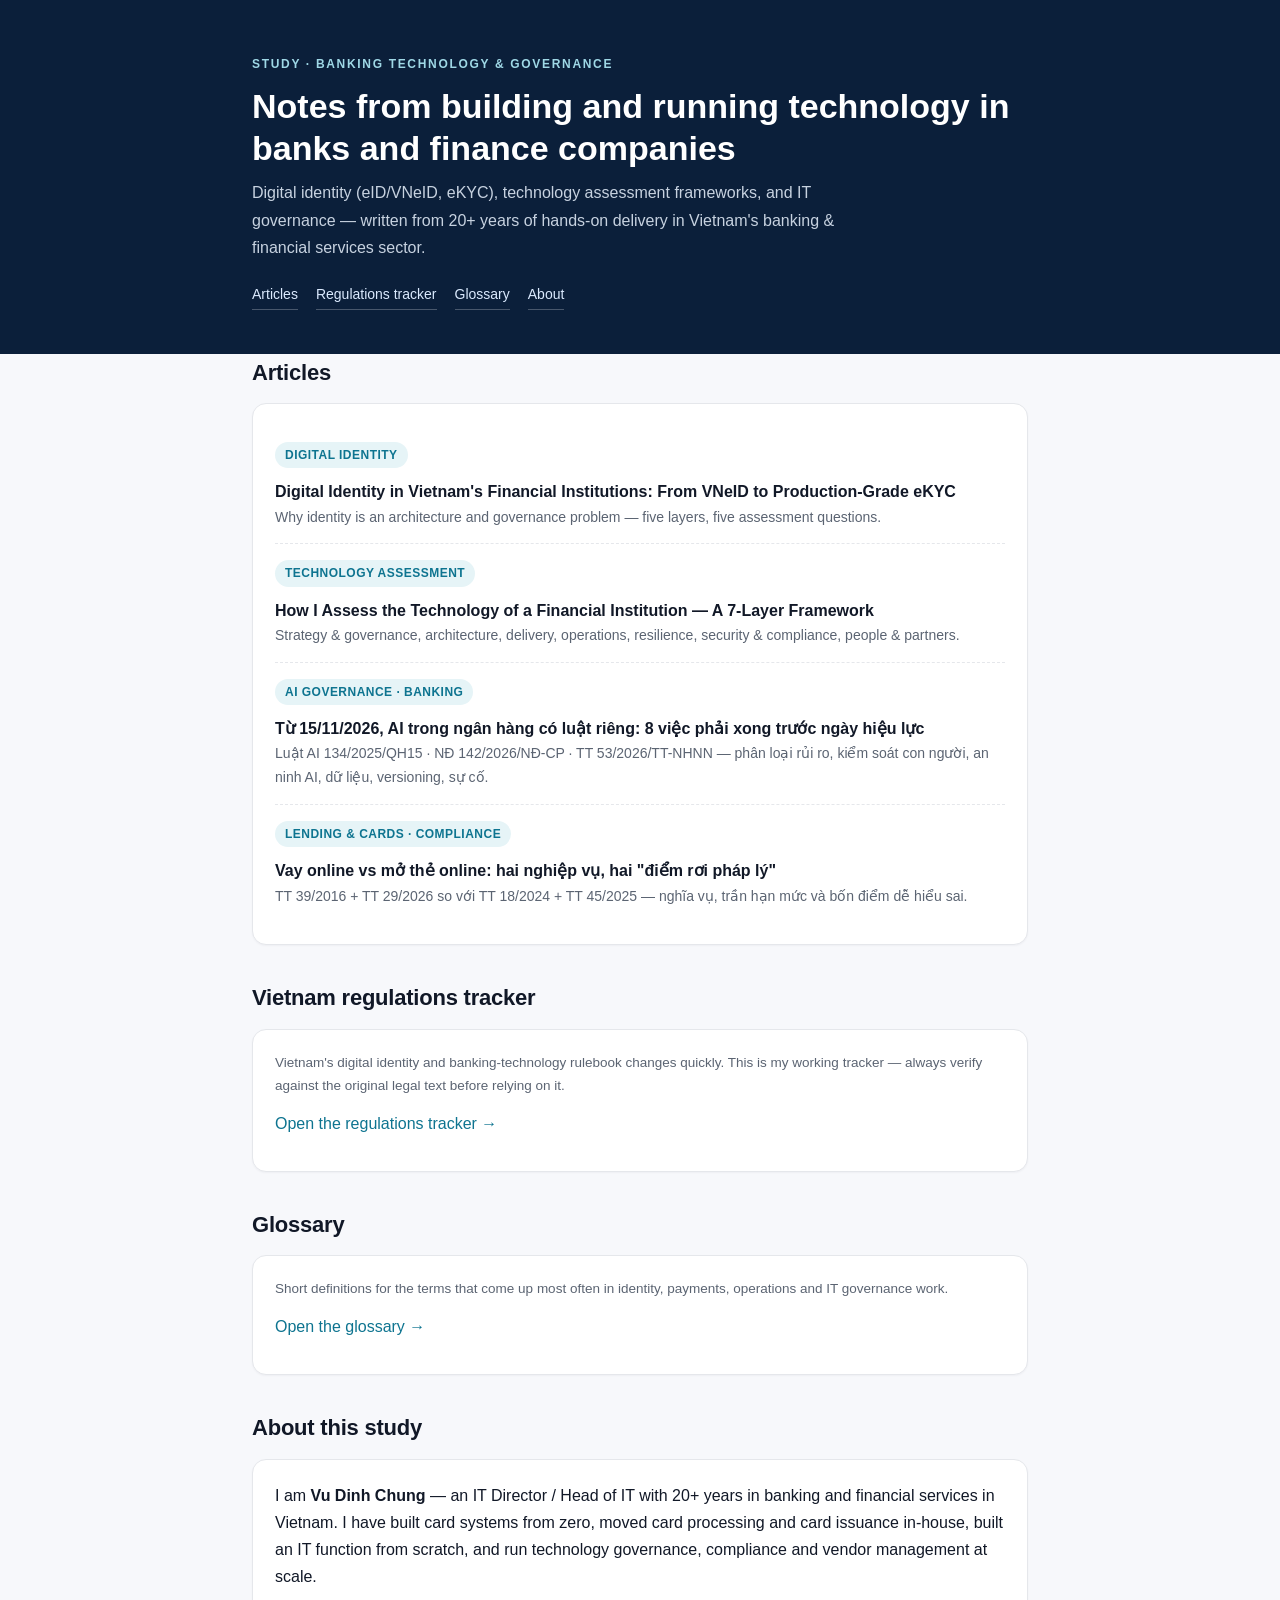
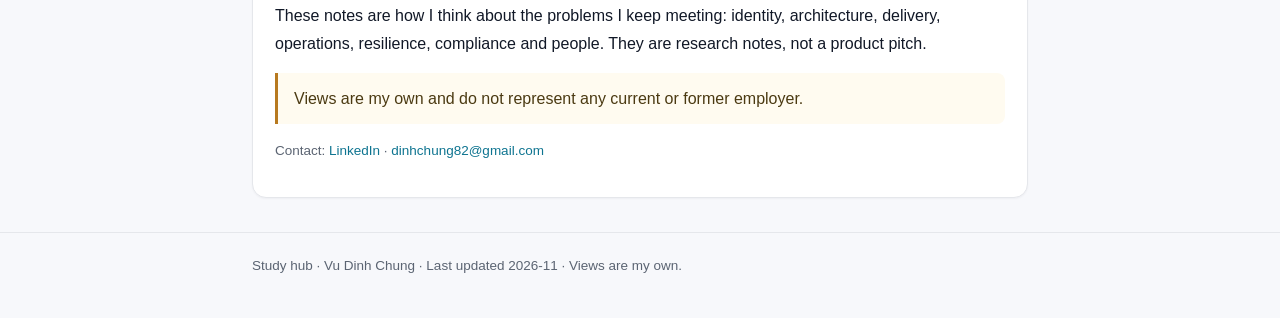
==== index.html @ 2028fbad "Publish banking technology study hub" ====
<!doctype html>
<html lang="en">
<head>
<meta charset="utf-8">
<meta name="viewport" content="width=device-width, initial-scale=1">
<title>Banking Technology &amp; Governance — Study | Vu Dinh Chung</title>
<meta name="description" content="Research notes on digital identity (eID/VNeID, eKYC), technology assessment frameworks and IT governance in banking & financial services — by Vu Dinh Chung, IT Director.">
<link rel="stylesheet" href="assets/style.css">
</head>
<body>
<header class="site">
  <div class="wrap">
    <div class="eyebrow">Study · Banking Technology &amp; Governance</div>
    <h1>Notes from building and running technology in banks and finance companies</h1>
    <p>Digital identity (eID/VNeID, eKYC), technology assessment frameworks, and IT governance — written from 20+ years of hands-on delivery in Vietnam's banking &amp; financial services sector.</p>
    <nav class="top">
      <a href="#articles">Articles</a>
      <a href="#regulations">Regulations tracker</a>
      <a href="#glossary">Glossary</a>
      <a href="#about">About</a>
    </nav>
  </div>
</header>

<main class="wrap">
  <section id="articles">
    <h2>Articles</h2>
    <div class="card article-list">
      <a href="articles/01-digital-identity-vneid-ekyc.html">
        <div class="tag">Digital identity</div>
        <div class="t">Digital Identity in Vietnam's Financial Institutions: From VNeID to Production-Grade eKYC</div>
        <div class="d">Why identity is an architecture and governance problem — five layers, five assessment questions.</div>
      </a>
      <a href="articles/02-technology-assessment-7-layer.html">
        <div class="tag">Technology assessment</div>
        <div class="t">How I Assess the Technology of a Financial Institution — A 7-Layer Framework</div>
        <div class="d">Strategy &amp; governance, architecture, delivery, operations, resilience, security &amp; compliance, people &amp; partners.</div>
      </a>
      <a href="articles/04-ai-law-banking-2026.html">
        <div class="tag">AI governance · Banking</div>
        <div class="t">Từ 15/11/2026, AI trong ngân hàng có luật riêng: 8 việc phải xong trước ngày hiệu lực</div>
        <div class="d">Luật AI 134/2025/QH15 · NĐ 142/2026/NĐ-CP · TT 53/2026/TT-NHNN — phân loại rủi ro, kiểm soát con người, an ninh AI, dữ liệu, versioning, sự cố.</div>
      </a>
      <a href="articles/03-vay-online-vs-mo-the-online.html">
        <div class="tag">Lending &amp; cards · Compliance</div>
        <div class="t">Vay online vs mở thẻ online: hai nghiệp vụ, hai "điểm rơi pháp lý"</div>
        <div class="d">TT 39/2016 + TT 29/2026 so với TT 18/2024 + TT 45/2025 — nghĩa vụ, trần hạn mức và bốn điểm dễ hiểu sai.</div>
      </a>
    </div>
  </section>

  <section id="regulations">
    <h2>Vietnam regulations tracker</h2>
    <div class="card">
      <p class="meta">Vietnam's digital identity and banking-technology rulebook changes quickly. This is my working tracker — always verify against the original legal text before relying on it.</p>
      <p><a href="notes/vn-regulations-tracker.html">Open the regulations tracker →</a></p>
    </div>
  </section>

  <section id="glossary">
    <h2>Glossary</h2>
    <div class="card">
      <p class="meta">Short definitions for the terms that come up most often in identity, payments, operations and IT governance work.</p>
      <p><a href="notes/glossary.html">Open the glossary →</a></p>
    </div>
  </section>

  <section id="about">
    <h2>About this study</h2>
    <div class="card">
      <p>I am <strong>Vu Dinh Chung</strong> — an IT Director / Head of IT with 20+ years in banking and financial services in Vietnam. I have built card systems from zero, moved card processing and card issuance in-house, built an IT function from scratch, and run technology governance, compliance and vendor management at scale.</p>
      <p>These notes are how I think about the problems I keep meeting: identity, architecture, delivery, operations, resilience, compliance and people. They are research notes, not a product pitch.</p>
      <blockquote>Views are my own and do not represent any current or former employer.</blockquote>
      <p class="meta">Contact: <a href="https://www.linkedin.com/in/vudinhchung">LinkedIn</a> · <a href="mailto:dinhchung82@gmail.com">dinhchung82@gmail.com</a></p>
    </div>
  </section>
</main>

<footer class="site">
  <div class="wrap">Study hub · Vu Dinh Chung · Last updated 2026-11 · Views are my own.</div>
</footer>
</body>
</html>
---- assets/style.css ----
:root{
  --bg:#f7f8fb; --card:#ffffff; --ink:#111827; --muted:#5b6472;
  --navy:#0b1f3a; --teal:#0e7490; --gold:#b7791f; --line:#e5e7eb;
  --radius:14px; --max:820px;
}
*{box-sizing:border-box}
html{scroll-behavior:smooth}
body{
  margin:0; background:var(--bg); color:var(--ink);
  font:16px/1.7 -apple-system,BlinkMacSystemFont,"Segoe UI",Roboto,"Helvetica Neue",Arial,sans-serif;
  -webkit-font-smoothing:antialiased;
}
a{color:var(--teal); text-decoration:none}
a:hover{text-decoration:underline}
.wrap{max-width:var(--max); margin:0 auto; padding:0 22px}
header.site{background:var(--navy); color:#fff; padding:54px 0 44px}
header.site .eyebrow{letter-spacing:.14em; text-transform:uppercase; font-size:12px; color:#9fd8e6; font-weight:700}
header.site h1{font-size:34px; line-height:1.22; margin:12px 0 10px; font-weight:800}
header.site p{color:#c7d2e0; max-width:640px; margin:0}
nav.top{margin-top:22px; display:flex; gap:18px; flex-wrap:wrap; font-size:14px}
nav.top a{color:#dbeafe; border-bottom:1px solid rgba(255,255,255,.25); padding-bottom:2px}
main{padding:40px 0 60px}
section{margin:0 0 34px}
h2{font-size:22px; margin:0 0 12px; letter-spacing:-.01em}
h3{font-size:17px; margin:22px 0 8px}
p{margin:0 0 12px}
.card{background:var(--card); border:1px solid var(--line); border-radius:var(--radius); padding:22px; box-shadow:0 1px 2px rgba(16,24,40,.04)}
.grid{display:grid; gap:14px; grid-template-columns:1fr 1fr}
@media (max-width:640px){.grid{grid-template-columns:1fr}}
.tag{display:inline-block; font-size:12px; font-weight:700; letter-spacing:.04em; text-transform:uppercase; color:var(--teal); background:#e6f4f7; border-radius:999px; padding:3px 10px; margin-bottom:10px}
ul{margin:0 0 12px 20px; padding:0}
li{margin:5px 0}
blockquote{margin:16px 0; padding:12px 16px; border-left:3px solid var(--gold); background:#fffbf0; color:#4b3a12; border-radius:0 8px 8px 0}
table{width:100%; border-collapse:collapse; font-size:14.5px; margin:12px 0}
th,td{text-align:left; padding:9px 10px; border-bottom:1px solid var(--line); vertical-align:top}
th{background:#f0f4f8; font-size:13px; text-transform:uppercase; letter-spacing:.03em; color:#374151}
code{background:#eef2f7; border-radius:6px; padding:1px 6px; font-size:13.5px}
.meta{color:var(--muted); font-size:13.5px}
.article-list a{display:block; padding:14px 0; border-bottom:1px dashed var(--line)}
.article-list a:last-child{border-bottom:none}
.article-list .t{font-weight:700; color:var(--ink)}
.article-list .d{color:var(--muted); font-size:14px}
footer.site{border-top:1px solid var(--line); padding:22px 0 40px; color:var(--muted); font-size:13.5px}
.kicker{color:var(--muted); font-size:14px}
hr{border:none; border-top:1px solid var(--line); margin:26px 0}
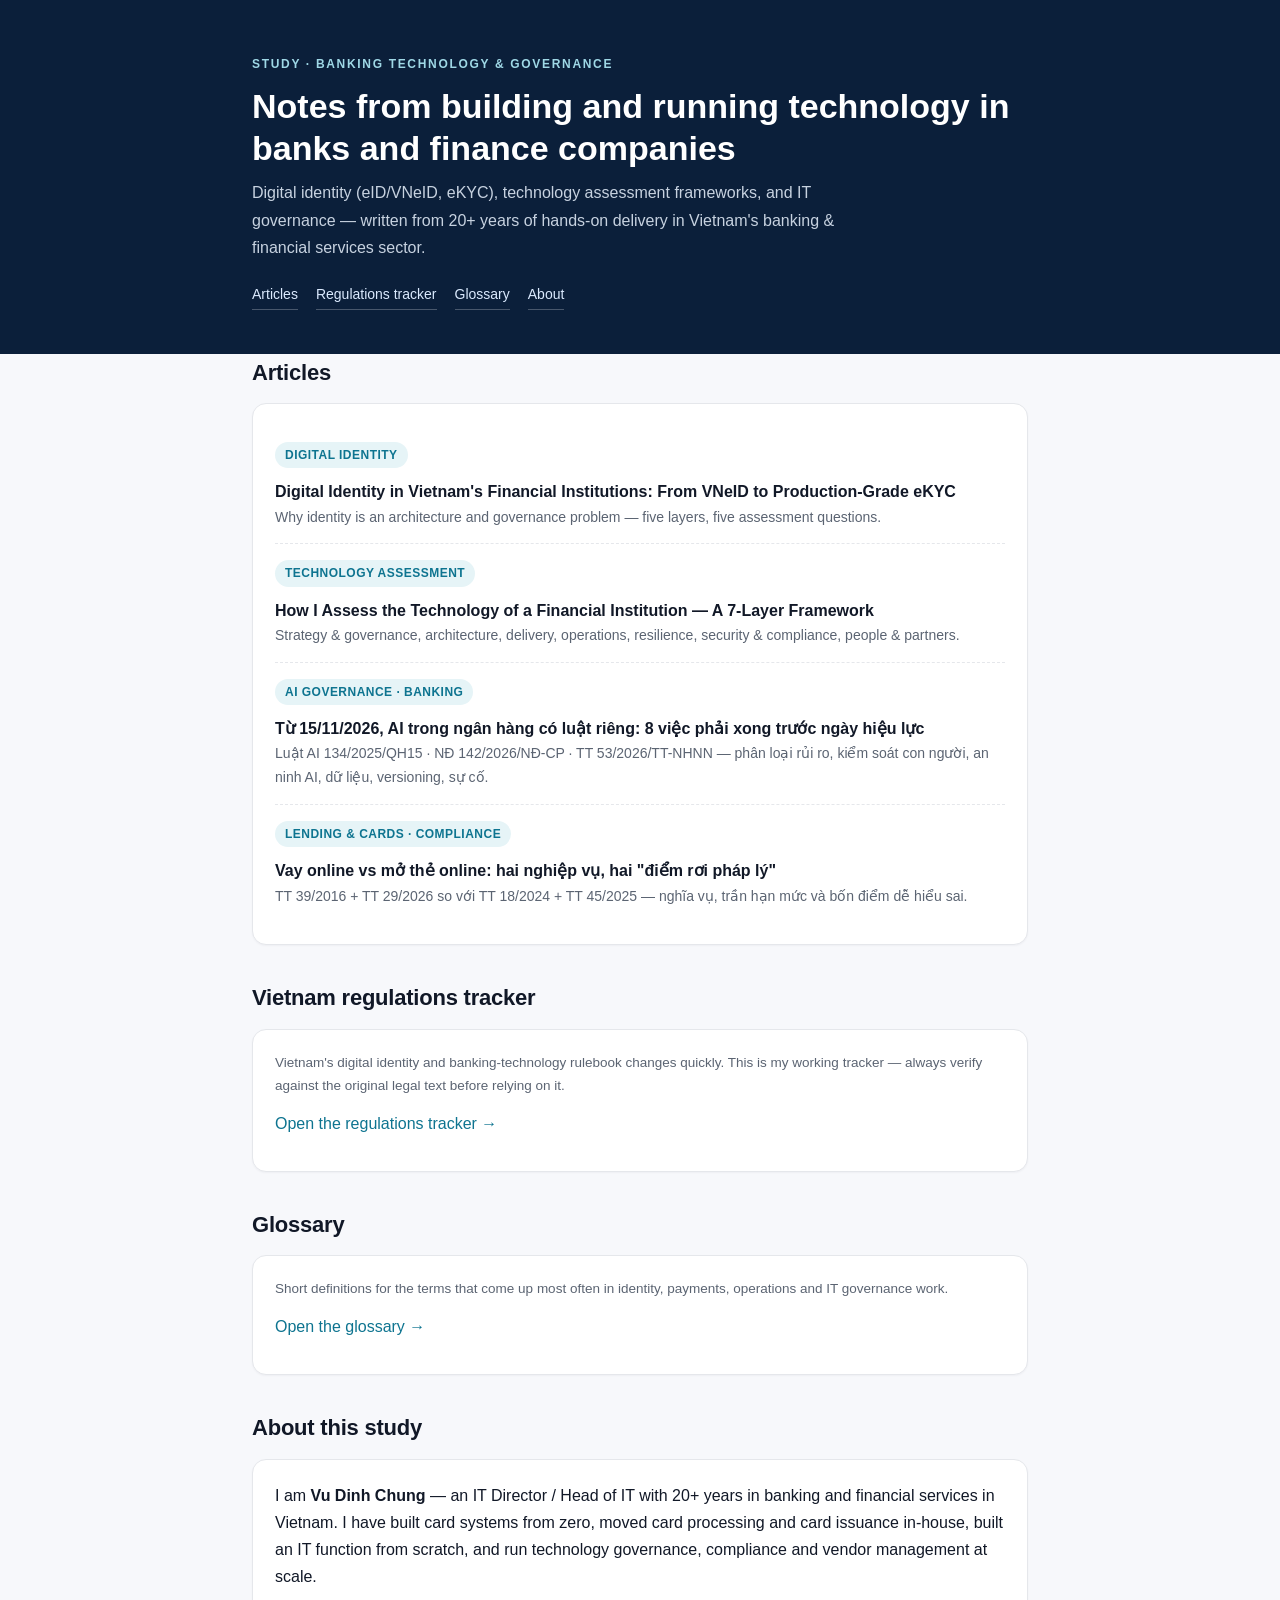
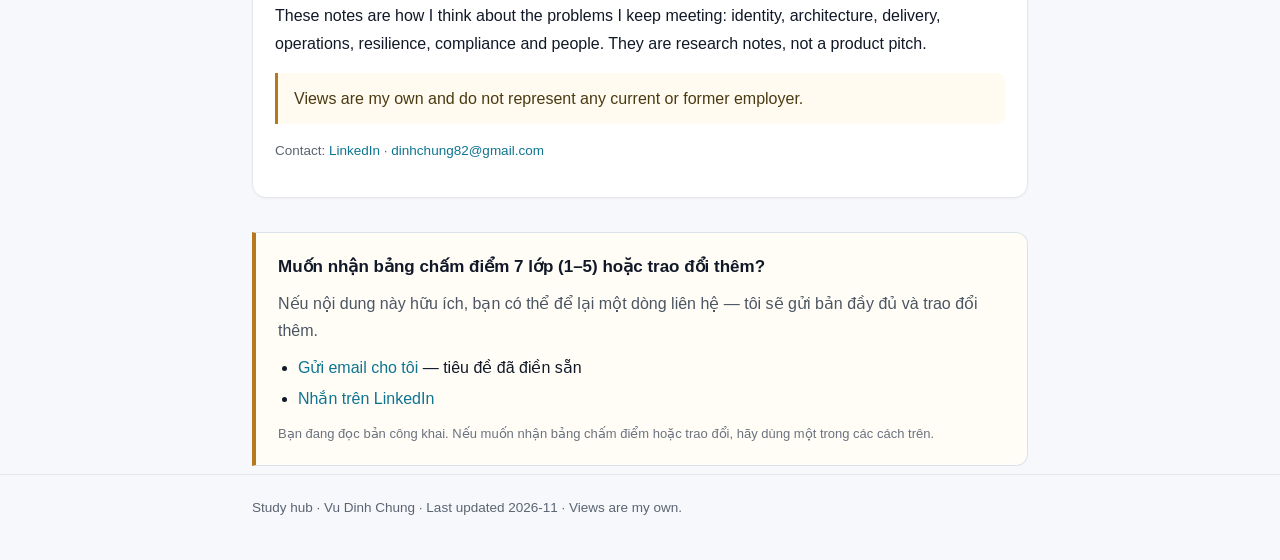
==== commit 4193f7c5: "Add privacy-friendly analytics hook, lead CTA blocks and setup guide" ====
--- a/index.html
+++ b/index.html
@@ -6,6 +6,9 @@
 <title>Banking Technology &amp; Governance — Study | Vu Dinh Chung</title>
 <meta name="description" content="Research notes on digital identity (eID/VNeID, eKYC), technology assessment frameworks and IT governance in banking & financial services — by Vu Dinh Chung, IT Director.">
 <link rel="stylesheet" href="assets/style.css">
+<link rel="stylesheet" href="assets/cta.css">
+<script src="assets/analytics.js" defer></script>
+<script src="assets/cta.js" defer></script>
 </head>
 <body>
 <header class="site">
@@ -74,6 +77,16 @@
       <p class="meta">Contact: <a href="https://www.linkedin.com/in/vudinhchung">LinkedIn</a> · <a href="mailto:dinhchung82@gmail.com">dinhchung82@gmail.com</a></p>
     </div>
   </section>
+    <div class="cta-box">
+      <h3>Muốn nhận bảng chấm điểm 7 lớp (1–5) hoặc trao đổi thêm?</h3>
+      <p>Nếu nội dung này hữu ích, bạn có thể để lại một dòng liên hệ — tôi sẽ gửi bản đầy đủ và trao đổi thêm.</p>
+      <ul>
+        <li><a href="mailto:dinhchung82@gmail.com?subject=Study%20hub%20-%20b%E1%BA%A3ng%20ch%E1%BA%A5m%20%C4%91i%E1%BB%83m%207%20l%E1%BB%9Bp&body=Ch%C3%A0o%20anh%20Chung%2C%20em%20mu%E1%BB%91n%20nh%E1%BA%ADn%20b%E1%BA%A3ng%20ch%E1%BA%A5m%20%C4%91i%E1%BB%83m%20v%C3%A0%20trao%20%C4%91%E1%BB%95i%20th%C3%AAm.">Gửi email cho tôi</a> — tiêu đề đã điền sẵn</li>
+        <li><a href="https://www.linkedin.com/in/vudinhchung">Nhắn trên LinkedIn</a></li>
+        <li data-study-form style="display:none"></li>
+      </ul>
+      <span class="hint">Bạn đang đọc bản công khai. Nếu muốn nhận bảng chấm điểm hoặc trao đổi, hãy dùng một trong các cách trên.</span>
+    </div>
 </main>
 
 <footer class="site">
--- a/assets/cta.css
+++ b/assets/cta.css
@@ -0,0 +1,6 @@
+.cta-box{margin:28px 0 8px;padding:20px 22px;border:1px solid #d9e2ec;border-left:4px solid var(--gold,#b7791f);border-radius:0 12px 12px 0;background:#fffdf6}
+.cta-box h3{margin:0 0 8px;font-size:17px}
+.cta-box p{margin:0 0 10px;color:#4b5563}
+.cta-box ul{margin:0 0 0 20px}
+.cta-box li{margin:4px 0}
+.cta-box .hint{display:block;margin-top:10px;font-size:13px;color:#6b7280}
